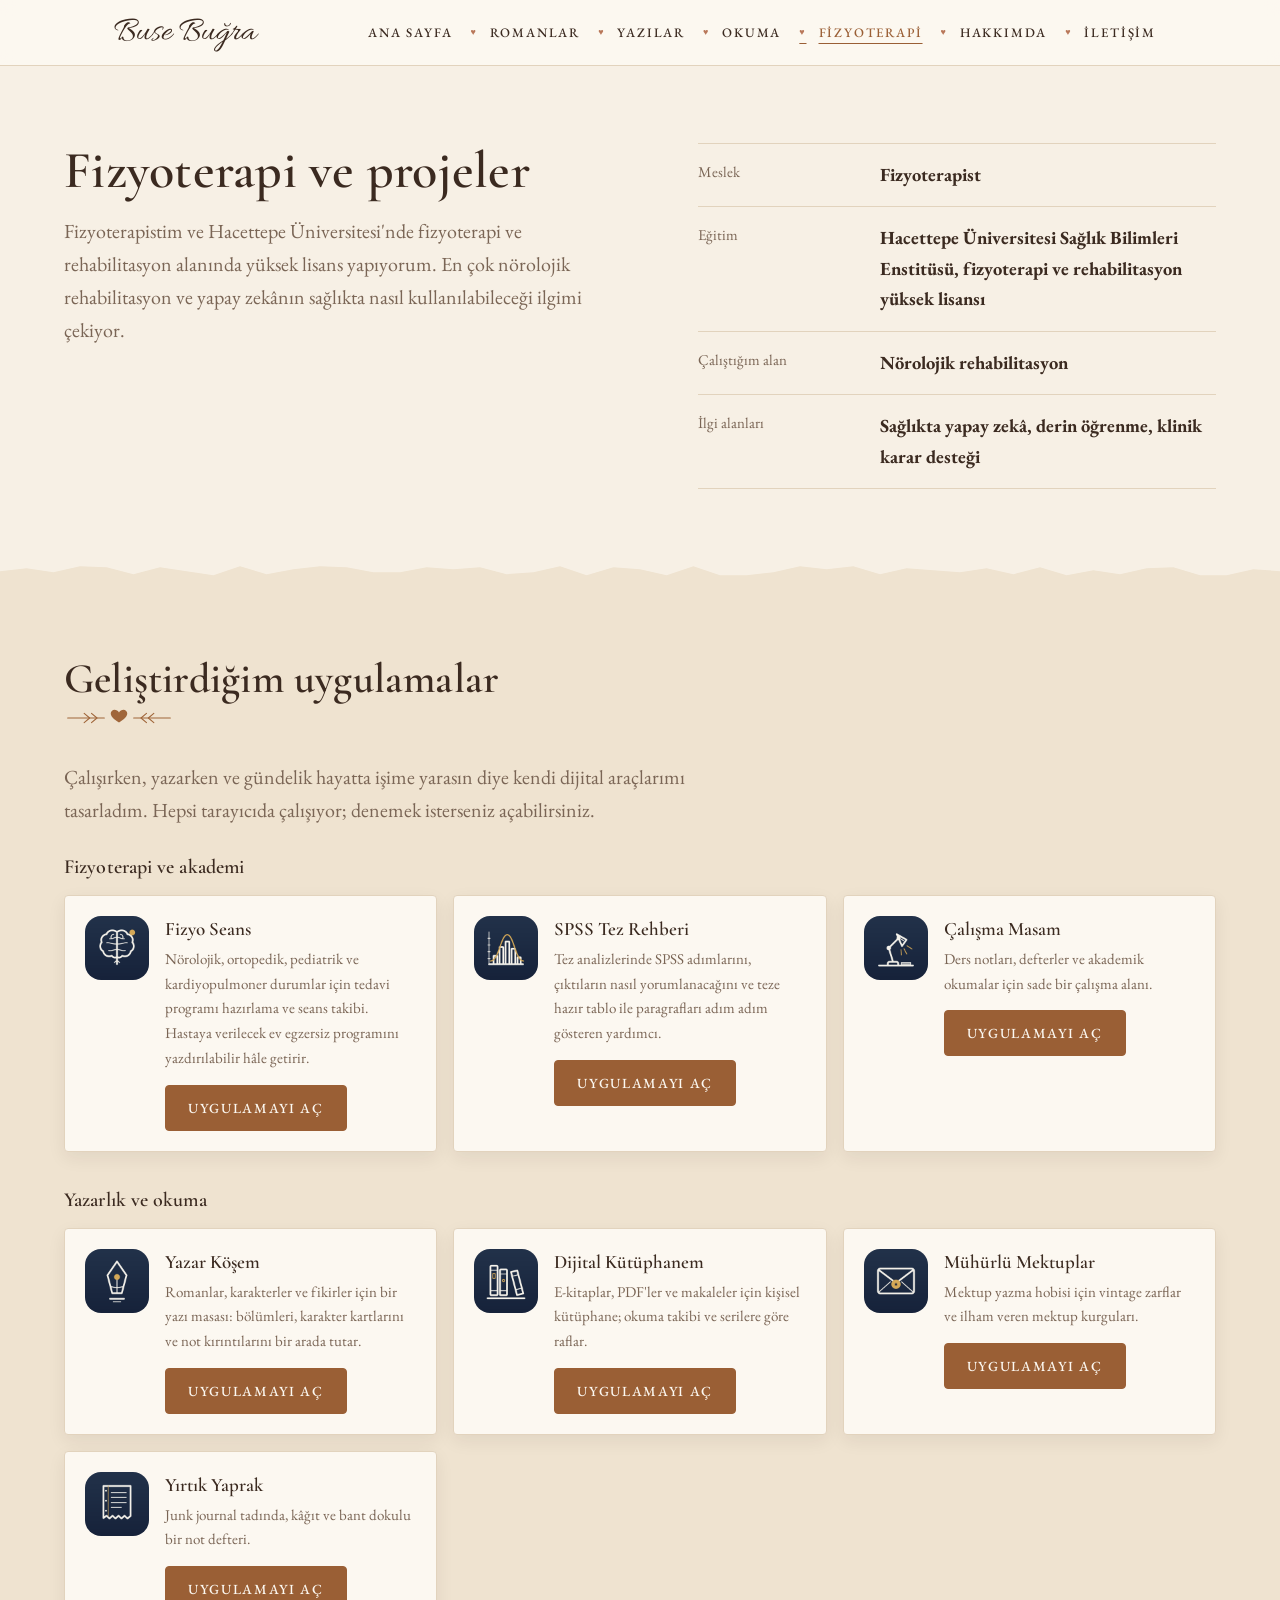
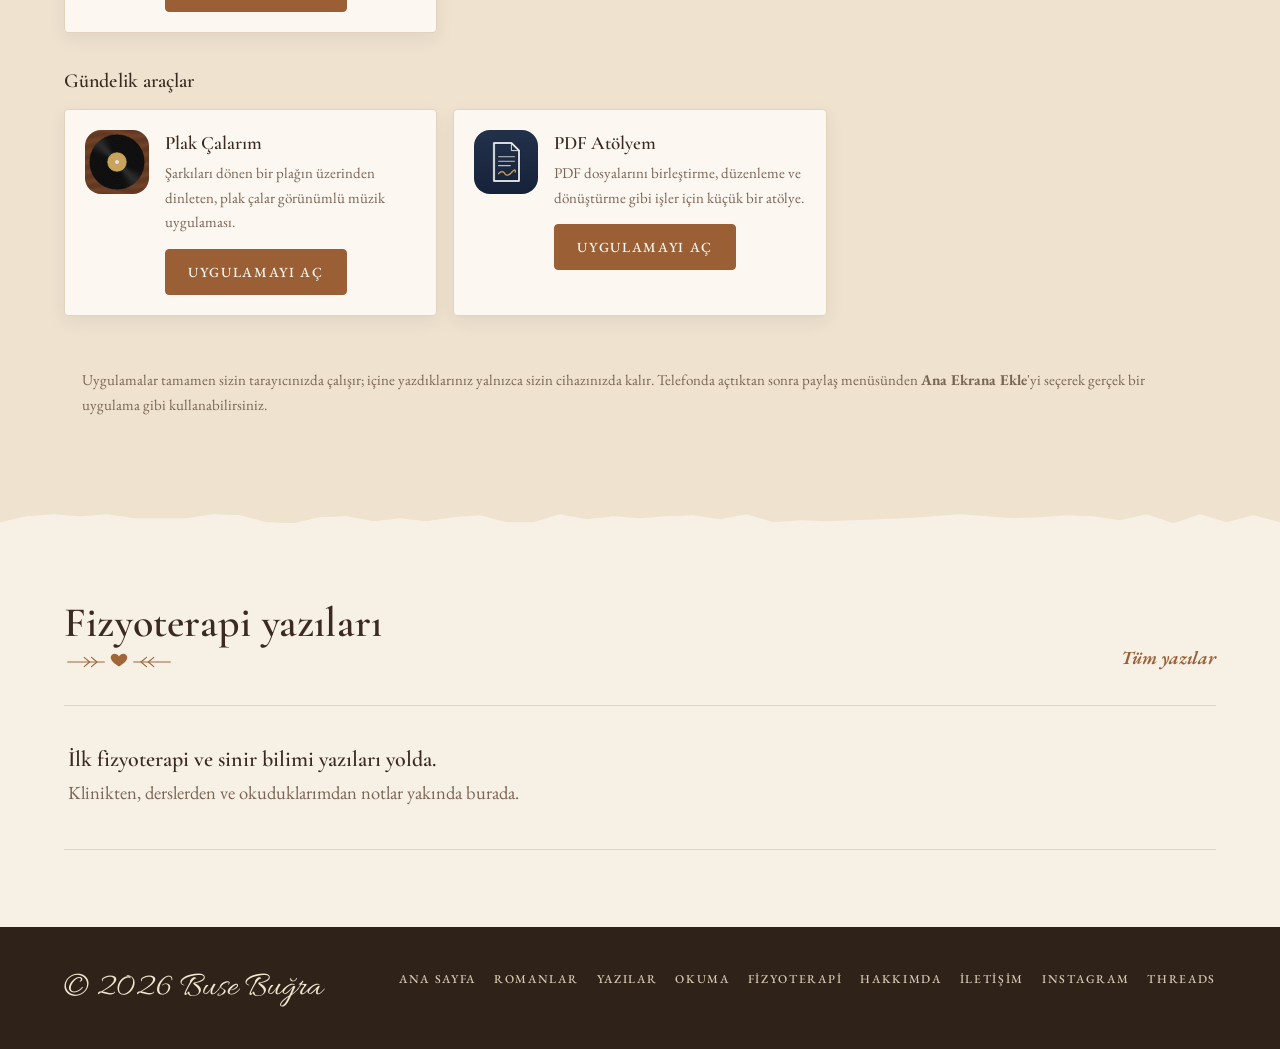
==== fizyoterapi.html @ b625b474 "Kişisel site: romanlar, yazılar, okuma köşesi, projeler ve yönetim paneli Co-Authored-By: Claude Opu" ====
<!DOCTYPE html>
<html lang="tr">
<head>
<meta charset="utf-8">
<meta name="viewport" content="width=device-width, initial-scale=1">
<title>Fizyoterapi ve projeler — Buse Buğra</title>
<meta name="description" content="Buse'nin romanları, yazıları ve fizyoterapi alanındaki çalışmaları.">
<link rel="icon" href="favicon.svg" type="image/svg+xml">
<link rel="stylesheet" href="style.css">
<script src="icerik.js"></script>
<script>document.documentElement.dataset.tema=(window.ICERIK&&ICERIK.tema)||"pudra"</script>
</head>
<body>

<header class="top">
  <div class="wrap">
    <a class="brand" href="index.html"><i></i>Buse Buğra</a>
    <nav class="nav" aria-label="Ana menü">
      <a href="index.html">Ana Sayfa</a>
      <a href="romanlar.html">Romanlar</a>
      <a href="yazilar.html">Yazılar</a>
      <a href="okuma.html">Okuma</a>
      <a href="fizyoterapi.html" aria-current="page">Fizyoterapi</a>
      <a href="hakkimda.html">Hakkımda</a>
      <a href="iletisim.html">İletişim</a>
    </nav>
  </div>
</header>

<main>
  <section class="band">
    <div class="wrap physio">
      <div class="intro">
        <h1>Fizyoterapi ve projeler</h1>
        <p class="lead">Fizyoterapistim ve Hacettepe Üniversitesi'nde fizyoterapi ve rehabilitasyon alanında yüksek lisans yapıyorum. En çok nörolojik rehabilitasyon ve yapay zekânın sağlıkta nasıl kullanılabileceği ilgimi çekiyor.</p>
      </div>
      <ul class="facts">
        <li><span>Meslek</span><b>Fizyoterapist</b></li>
        <li><span>Eğitim</span><b>Hacettepe Üniversitesi Sağlık Bilimleri Enstitüsü, fizyoterapi ve rehabilitasyon yüksek lisansı</b></li>
        <li><span>Çalıştığım alan</span><b>Nörolojik rehabilitasyon</b></li>
        <li><span>İlgi alanları</span><b>Sağlıkta yapay zekâ, derin öğrenme, klinik karar desteği</b></li>
      </ul>
    </div>
  </section>
  <section class="band mist">
    <div class="wrap">
      <div class="head"><h2>Geliştirdiğim uygulamalar</h2></div>
      <p class="lead" style="margin-bottom:28px">Çalışırken, yazarken ve gündelik hayatta işime yarasın diye kendi dijital araçlarımı tasarladım. Hepsi tarayıcıda çalışıyor; denemek isterseniz açabilirsiniz.</p>
      <div id="apps"></div>
      <p class="note" style="margin-top:32px">Uygulamalar tamamen sizin tarayıcınızda çalışır; içine yazdıklarınız yalnızca sizin cihazınızda kalır. Telefonda açtıktan sonra paylaş menüsünden <b>Ana Ekrana Ekle</b>'yi seçerek gerçek bir uygulama gibi kullanabilirsiniz.</p>
    </div>
  </section>
  <section class="band">
    <div class="wrap">
      <div class="head"><h2>Fizyoterapi yazıları</h2><a href="yazilar.html">Tüm yazılar</a></div>
      <ol class="posts" id="fz"></ol>
    </div>
  </section>
</main>


<footer class="foot">
  <div class="wrap">
    <span>© 2026 Buse Buğra</span>
    <nav aria-label="Alt menü">
      <a href="index.html">Ana Sayfa</a>
      <a href="romanlar.html">Romanlar</a>
      <a href="yazilar.html">Yazılar</a>
      <a href="okuma.html">Okuma</a>
      <a href="fizyoterapi.html">Fizyoterapi</a>
      <a href="hakkimda.html">Hakkımda</a>
      <a href="iletisim.html">İletişim</a>
    </nav>
  </div>
</footer>

<script src="site.js"></script>
<script src="yazilar.js"></script>
<script>
{
  const e = SITE.esc, apps = ((window.ICERIK && ICERIK.uygulamalar) || []).filter(a => !a.gizli);
  const gruplar = [...new Set(apps.map(a => a.grup))];
  document.getElementById('apps').innerHTML = gruplar.map(g => `
    <h3 class="grp">${e(g)}</h3>
    <div class="apps">${apps.filter(a => a.grup === g).map(a => `
      <article class="app">
        ${a.ikon ? `<img src="${e(a.ikon)}" alt="" width="64" height="64" loading="lazy">` : '<span class="ph"></span>'}
        <div><h4>${e(a.ad)}</h4><p>${e(a.aciklama)}</p>
        <a class="btn solid sm" href="${e(a.adres)}" target="_blank" rel="noopener">Uygulamayı aç</a></div>
      </article>`).join('')}</div>`).join('');
  const fz = (window.YAZILAR || []).filter(y => y.kategori === 'Fizyoterapi ve sinir bilimi');
  document.getElementById('fz').innerHTML = fz.length ? fz.slice(0, 4).map(y => `<li><a class="post" href="yazi.html#${SITE.slug(y.baslik)}"><span class="when">${e(y.tarih)}</span><span class="what"><b>${e(y.baslik)}</b></span><span class="go">Oku</span></a></li>`).join('')
    : '<li class="empty"><b>İlk fizyoterapi ve sinir bilimi yazıları yolda.</b><span>Klinikten, derslerden ve okuduklarımdan notlar yakında burada.</span></li>';
}
</script>
</body>
</html>
---- style.css ----
/*
VOICE: sıcak ama özenli; bir yazarın ve bir klinisyenin ortak masası
IDEA: yazarın masası — romanlar yelpaze gibi açılmış, okura uzatılıyor
PICTURE: beş roman kapağının yelpazesi
COLOUR+TYPE: pudra beyazı zemin, bordo ana renk, gül kurusu vurgu; Literata + Figtree
LAYOUT: geniş beyaz alan, solda resim sağda metin, altta bantlar halinde bölümler
*/
@import url("https://fonts.googleapis.com/css2?family=Figtree:wght@400;500;600;700&family=Literata:opsz,wght@7..72,400;7..72,600&family=Fraunces:opsz,wght,SOFT,WONK@9..144,500..900,100,1&family=Caveat:wght@600&family=Cormorant+Garamond:ital,wght@0,500;0,600;0,700;1,500&family=EB+Garamond:ital,wght@0,400;0,500;1,400&family=Allura&display=swap");

:root{
  color-scheme:light dark;
  --bg:light-dark(#fdf7f6,#1d1417);
  --ink:light-dark(#2b1d22,#f3e6e8);
  --soft:light-dark(#6e5960,#c2a9b0);
  --line:light-dark(#eedcdc,#3a2a2f);
  --mist:light-dark(#f6e6e6,#271b1f);
  --indigo:light-dark(#7a2943,#eaa7b6);
  --indigo-ink:light-dark(#ffffff,#1d1417);
  --rose:#d98c9a;
  --b1:#7a2943;--b2:#b35a6e;--b3:#3a2a33;--b4:#9c6b80;--b5:#f0cfd3;--b6:#6e5960;--b7:#f6e6e6;
  --serif:"Literata",Georgia,serif;
  --sans:"Figtree",system-ui,sans-serif;
}
:root[data-theme=light]{color-scheme:light}
:root[data-theme=dark]{color-scheme:dark}
/* Renk temaları: icerik.js içindeki tema satırından seçilir */
:root[data-tema=murekkep]{--bg:light-dark(#ffffff,#14161f);--ink:light-dark(#1c2030,#eceef6);--soft:light-dark(#575d73,#a9aec4);--line:light-dark(#e3e5ef,#2a2e40);--mist:light-dark(#eef0fa,#1b1e2b);--indigo:light-dark(#3f4bb0,#9aa3f0);--indigo-ink:light-dark(#ffffff,#14161f);--rose:light-dark(#c8436e,#f08aa9);--b1:#3f4bb0;--b2:#c8436e;--b3:#2a2f45;--b4:#8e96d8;--b5:#e9b8c8}
:root[data-tema=lavanta]{--bg:light-dark(#faf8fd,#17131f);--ink:light-dark(#221b2e,#ece6f5);--soft:light-dark(#64597a,#b3a8c6);--line:light-dark(#e7e0f2,#2e2640);--mist:light-dark(#eee8f7,#201a2c);--indigo:light-dark(#5b3e8a,#c3a8ef);--indigo-ink:light-dark(#ffffff,#17131f);--rose:#e0a3c1;--b1:#5b3e8a;--b2:#b0679a;--b3:#2e2440;--b4:#8c7bb8;--b5:#e8d6f0}
:root[data-tema=gece]{color-scheme:dark;--bg:#151a2e;--ink:#ece6dd;--soft:#a9a6b8;--line:#2a3150;--mist:#1e2440;--indigo:#e58a9e;--indigo-ink:#151a2e;--rose:#e58a9e;--b1:#3d4a7a;--b2:#a8465e;--b3:#0d1120;--b4:#6f6a9a;--b5:#f2e9dc}
:root[data-tema=adacayi]{--bg:light-dark(#f7f6f0,#151814);--ink:light-dark(#1f2a22,#e6ece4);--soft:light-dark(#5d6a5f,#a9b5aa);--line:light-dark(#e2e4d8,#2b322b);--mist:light-dark(#ecefe3,#1c211b);--indigo:light-dark(#4f6b52,#a9c8a6);--indigo-ink:light-dark(#ffffff,#151814);--rose:#c9826b;--b1:#4f6b52;--b2:#a8634e;--b3:#26302a;--b4:#8aa08a;--b5:#e6dcc6}
:root[data-tema=adacayi] .cover.pudra,:root[data-tema=gece] .cover.pudra,:root[data-tema=lavanta] .cover.pudra{color:#2b2430}
*{box-sizing:border-box;min-width:0}
html{scroll-padding-top:72px}
body{margin:0;background:var(--bg);color:var(--ink);font:17px/1.6 var(--sans);overflow-x:clip}
a{color:inherit}
:focus-visible{outline:2px solid var(--indigo);outline-offset:3px;border-radius:4px}
.wrap{max-width:1180px;margin-inline:auto}
.band{padding:clamp(40px,6vw,88px) max(5vw,18px)}
.mist{background:var(--mist)}
h1,h2,h3{font-family:var(--serif);font-weight:600;line-height:1.08;text-wrap:balance;margin:0}
h1{font-size:clamp(34px,5vw,52px);letter-spacing:-.01em}
h2{font-size:clamp(28px,3.4vw,38px)}
h3{font-size:22px;line-height:1.2}
p{margin:0}
.lead{font-size:19px;color:var(--soft);max-width:34em}

/* Üst menü */
.top{position:sticky;top:0;z-index:5;background:color-mix(in srgb,var(--bg) 92%,transparent);backdrop-filter:blur(8px);border-bottom:1px solid var(--line)}
.top .wrap{display:flex;flex-wrap:wrap;align-items:center;justify-content:space-between;gap:8px 24px;padding:14px max(5vw,18px)}
.brand{font:600 22px/1 var(--serif);text-decoration:none;display:flex;align-items:center;gap:10px}
.brand i{width:9px;height:9px;border-radius:50%;background:var(--rose)}
.nav{display:flex;flex-wrap:wrap;gap:2px}
.nav a{text-decoration:none;font-weight:500;font-size:15px;padding:10px 12px;border-radius:999px;color:var(--soft)}
.nav a:hover{color:var(--ink);background:var(--mist)}
.nav a[aria-current=page]{color:var(--ink);background:var(--mist)}

/* Butonlar */
.btns{display:flex;flex-wrap:wrap;gap:12px}
.btn{display:inline-flex;align-items:center;min-height:48px;padding:0 22px;border-radius:999px;font-weight:600;font-size:16px;text-decoration:none;border:1.5px solid var(--indigo)}
.btn.solid{background:var(--indigo);color:var(--indigo-ink)}
.btn.ghost{color:var(--indigo)}
.btn:hover{filter:brightness(1.08)}

/* Giriş */
.hero .wrap{display:grid;grid-template-columns:minmax(0,.9fr) minmax(0,1.1fr);gap:clamp(28px,5vw,72px);align-items:center}
.hero .text{display:grid;gap:22px}
.fan{width:100%;max-width:520px;justify-self:center;margin:0}
.fan svg{width:100%;height:auto;display:block;overflow:visible}
.fan .cv{transform-box:view-box;animation:fan .9s cubic-bezier(.2,.7,.2,1) both}
@keyframes fan{from{transform:rotate(0deg) translateY(10px);opacity:0}}
@media(prefers-reduced-motion:reduce){.fan .cv{animation:none}}

/* Üç yol */
.paths{list-style:none;margin:28px 0 0;padding:0;border-top:1px solid var(--line)}
.paths li{border-bottom:1px solid var(--line)}
.paths a{display:grid;grid-template-columns:minmax(0,15em) minmax(0,1fr) 9.5em;gap:8px 32px;align-items:baseline;padding:26px 4px;text-decoration:none}
.paths a:hover h3{color:var(--indigo)}
.paths p{color:var(--soft)}
.paths .go{text-align:right;font-weight:600;color:var(--indigo);font-size:15px;white-space:nowrap}

/* Romanlar */
.head{display:flex;flex-wrap:wrap;justify-content:space-between;align-items:end;gap:12px 24px;margin-bottom:32px}
.head a{font-weight:600;color:var(--indigo);text-decoration:none}
.books{display:grid;grid-template-columns:repeat(5,minmax(0,1fr));gap:clamp(16px,2vw,28px)}
.book{display:grid;grid-template-rows:auto 1fr;gap:18px}
.cover{aspect-ratio:3/4;border-radius:4px 12px 12px 4px;padding:18px 16px;display:flex;flex-direction:column;justify-content:space-between;color:#fff;position:relative;overflow:hidden;box-shadow:inset 10px 0 0 rgba(0,0,0,.14)}
.cover.indigo{background:var(--b1)}.cover.gece{background:var(--b3)}.cover.gul{background:var(--b2)}.cover.lila{background:var(--b4)}.cover.pudra{background:var(--b5);color:#4a1f2e}
.cover.foto{padding:0;box-shadow:none;background:var(--line)}.cover.foto::after{display:none}
.cover.foto img{width:100%;height:100%;object-fit:cover;display:block}
a:has(>.cover){display:block;text-decoration:none;border-radius:4px 12px 12px 4px}
.cover.pudra::after{border-color:rgba(74,31,46,.2)}
.cover b{font:600 clamp(21px,1.9vw,25px)/1.12 var(--serif);text-wrap:balance}
.cover small{font-size:14px;opacity:.85}
.cover::after{content:"";position:absolute;right:-30%;bottom:-20%;width:90%;aspect-ratio:1;border-radius:50%;border:1.5px solid rgba(255,255,255,.22)}
.tag{display:inline-block;font-size:13px;font-weight:600;padding:4px 10px;border-radius:999px;background:var(--bg);color:var(--ink);margin-bottom:10px}
.book p{color:var(--soft);font-size:16px}

/* Kısa tanışma */
.hello .wrap{display:grid;grid-template-columns:minmax(0,1fr) minmax(0,1fr);gap:clamp(24px,5vw,72px);align-items:start}
.hello .text{display:grid;gap:18px}
.facts{list-style:none;margin:0;padding:0;display:grid;gap:0;border-top:1px solid var(--line)}
.facts li{display:grid;grid-template-columns:9em minmax(0,1fr);gap:16px;padding:16px 0;border-bottom:1px solid var(--line)}
.facts span{color:var(--soft);font-size:15px}

/* Alt bilgi */
.foot{border-top:1px solid var(--line);padding:32px max(5vw,18px);font-size:15px;color:var(--soft)}
.foot .wrap{display:flex;flex-wrap:wrap;justify-content:space-between;gap:12px 24px}
.foot nav{display:flex;flex-wrap:wrap;gap:4px 18px}
.foot a{text-decoration:none}.foot a:hover{color:var(--ink)}

/* Yakında sayfaları */
.soon{min-height:52vh;display:grid;place-items:center;text-align:center}
.soon .wrap{display:grid;gap:18px;justify-items:center}

@media(max-width:1060px){.books{grid-template-columns:repeat(3,minmax(0,1fr))}}
@media(max-width:860px){
  .books{grid-template-columns:minmax(0,1fr);max-width:440px}
  .paths a{grid-template-columns:minmax(0,1fr) auto}
  .cover{aspect-ratio:16/9}
  .paths p{grid-column:1/-1;grid-row:2}
}
@media(max-width:700px){
  .hero .wrap,.hello .wrap{grid-template-columns:minmax(0,1fr)}
  .hero .text{order:-1}
  .fan{max-width:380px}
  .facts li{grid-template-columns:minmax(0,1fr);gap:2px}
}

/* Romanlar sayfası */
.intro{display:grid;gap:16px}.intro .lead{max-width:40em}
.jump{display:flex;flex-wrap:wrap;gap:8px;margin-top:8px}
.jump a{text-decoration:none;font-size:15px;font-weight:500;padding:9px 14px;border-radius:999px;border:1px solid var(--line);color:var(--soft)}
.jump a:hover{color:var(--ink);border-color:var(--indigo)}
.novel{display:grid;grid-template-columns:minmax(0,300px) minmax(0,1fr);gap:clamp(24px,5vw,64px);align-items:start;padding-block:clamp(36px,5vw,64px);border-top:1px solid var(--line)}
.novel:first-child{border-top:0}
.novel .cover{max-width:300px}
.novel .cover b{font-size:clamp(24px,2.6vw,30px)}
.novel .body{display:grid;gap:18px;max-width:640px}
.novel .tags{display:flex;flex-wrap:wrap;gap:8px}
.novel .tag{margin:0;background:var(--bg)}
.novel .tag.ok{background:color-mix(in srgb,var(--indigo) 14%,transparent);color:var(--indigo)}
.novel .lead{max-width:none}
.meta{list-style:none;margin:0;padding:0;border-top:1px solid var(--line)}
.meta li{display:grid;grid-template-columns:8em minmax(0,1fr);gap:16px;padding:12px 0;border-bottom:1px solid var(--line);font-size:16px}
.meta span{color:var(--soft)}
.note{font-size:15px;color:var(--soft);background:var(--mist);padding:16px 18px;border-radius:12px}
@media(max-width:700px){.novel{grid-template-columns:minmax(0,1fr)}.novel .cover{max-width:240px}}

/* Yazılar */
.jump button{font:500 15px var(--sans);padding:9px 14px;min-height:40px;border-radius:999px;border:1px solid var(--line);background:none;color:var(--soft);cursor:pointer}
.jump button:hover{color:var(--ink);border-color:var(--indigo)}
.jump button[aria-pressed=true]{background:var(--indigo);border-color:var(--indigo);color:var(--indigo-ink)}
.posts{list-style:none;margin:0;padding:0;border-top:1px solid var(--line)}
.posts>li{border-bottom:1px solid var(--line)}
.post{display:grid;grid-template-columns:10em minmax(0,1fr) auto;gap:6px 32px;align-items:baseline;padding:26px 4px;text-decoration:none}
.post .when,.read .when{color:var(--soft);font-size:15px;white-space:nowrap}
.post .what{display:grid;gap:6px}
.post b{font:600 22px/1.25 var(--serif)}
.post:hover b{color:var(--indigo)}
.post .ozet{color:var(--soft);font-size:16px;max-width:40em}
.kat{font-size:14px;font-weight:600;color:var(--indigo)}
.post .go{font-size:14px;color:var(--soft);white-space:nowrap}
.empty{padding:40px 4px;display:grid;gap:6px}
.empty b{font:600 22px var(--serif)}.empty span{color:var(--soft)}
.narrow{max-width:700px}
.read .back{display:inline-block;margin-bottom:28px;font-weight:600;color:var(--indigo);text-decoration:none}
.read header{display:grid;gap:12px;margin-bottom:36px;padding-bottom:28px;border-bottom:1px solid var(--line)}
.prose{font:18px/1.8 var(--serif);display:grid;gap:1.1em}
.prose h2{font-size:26px;margin-top:.6em}
.prose blockquote{margin:0;padding:4px 0 4px 20px;border-left:3px solid var(--rose);color:var(--soft);font-style:italic}
.pager{display:grid;grid-template-columns:minmax(0,1fr) minmax(0,1fr);gap:16px;margin-top:56px;padding-top:28px;border-top:1px solid var(--line)}
.pager a{text-decoration:none;display:grid;gap:4px;font:600 18px/1.3 var(--serif)}
.pager a span{font:500 14px var(--sans);color:var(--soft)}
.pager a.next{text-align:right}
.pager a:hover{color:var(--indigo)}
@media(max-width:700px){.post{grid-template-columns:minmax(0,1fr)}.post .go{display:none}.pager{grid-template-columns:minmax(0,1fr)}.pager a.next{text-align:left}}
.devam{margin-top:32px}.devam.yakinda{font:italic 18px var(--serif);color:var(--soft)}
.post .kisa{font-size:13px;font-weight:600;color:var(--rose);margin-left:8px}

/* Fizyoterapi ve projeler */
.physio{display:grid;grid-template-columns:minmax(0,1.1fr) minmax(0,1fr);gap:clamp(24px,5vw,72px);align-items:start}
.grp{font-size:20px;margin:8px 0 16px}
.apps{display:grid;grid-template-columns:repeat(auto-fill,minmax(min(100%,320px),1fr));gap:16px;margin-bottom:36px}
.app{display:grid;grid-template-columns:64px minmax(0,1fr);gap:16px;background:var(--bg);border:1px solid var(--line);border-radius:18px;padding:20px}
.app img,.app .ph{width:64px;height:64px;border-radius:16px;object-fit:cover;background:var(--mist)}
.app h4{font:600 19px/1.2 var(--serif);margin:2px 0 6px}
.app p{font-size:15px;color:var(--soft);margin-bottom:14px}
.btn.sm{min-height:40px;padding:0 16px;font-size:15px}
/* Hakkımda */
.about{display:grid;grid-template-columns:minmax(0,1.3fr) minmax(0,.8fr);gap:clamp(28px,5vw,72px);align-items:start}
.about .text{display:grid;gap:22px}
.portrait{margin:0;aspect-ratio:4/5;border-radius:200px 200px 24px 24px;overflow:hidden;background:var(--mist)}
.portrait img{width:100%;height:100%;object-fit:cover}
.portrait .mono{width:100%;height:100%;display:grid;place-items:center;font:600 clamp(90px,14vw,160px)/1 var(--serif);color:var(--indigo);background:linear-gradient(160deg,var(--mist),color-mix(in srgb,var(--rose) 35%,var(--mist)))}
.facts.wide li{grid-template-columns:12em minmax(0,1fr)}
/* İletişim */
.contact{min-height:60vh}
.contact .wrap{display:grid;gap:20px;max-width:760px;margin-inline:0}
.mail{display:grid;gap:10px;margin-top:12px;padding:28px;border-radius:20px;background:var(--mist)}
.mail span{color:var(--soft);font-size:15px}
.mail b{font:600 clamp(20px,3.4vw,28px)/1.2 var(--serif);overflow-wrap:anywhere}
.mail .btns{margin-top:8px}
.mail small{color:var(--soft);min-height:1.2em}
button.btn{font-family:var(--sans);background:none;cursor:pointer}
@media(max-width:760px){.physio,.about{grid-template-columns:minmax(0,1fr)}.portrait{max-width:300px}}

/* Romanın şarkıları */
.songs{border-top:1px solid var(--line);padding-top:14px}
.songs summary{cursor:pointer;font:600 18px var(--serif);list-style:none;display:flex;justify-content:space-between;align-items:center;gap:12px;min-height:44px}
.songs summary::-webkit-details-marker{display:none}
.songs summary::after{content:"+";font:400 24px var(--sans);color:var(--indigo)}
.songs[open] summary::after{content:"–"}
.songs summary span{font:500 14px var(--sans);color:var(--soft);margin-left:auto}
.songs ol{margin:8px 0 0;padding:0;list-style:none;counter-reset:s;display:grid;gap:2px}
.songs li{counter-increment:s}
.songs a{display:grid;grid-template-columns:2em minmax(0,1fr) auto;gap:10px;align-items:baseline;padding:9px 8px;border-radius:10px;text-decoration:none}
.songs a::before{content:counter(s);color:var(--soft);font-size:14px}
.songs a:hover{background:var(--bg)}
.songs b{font-weight:600;font-size:16px}
.songs a span{color:var(--soft);font-size:14px;text-align:right}
.prose h3.alt{font:italic 400 22px var(--serif);color:var(--soft);margin-top:-.6em}

/* Okuma köşem */
.shelf{display:grid;grid-template-columns:repeat(auto-fill,minmax(min(100%,210px),1fr));gap:18px}
.now{display:grid;grid-template-columns:64px minmax(0,1fr);gap:14px;align-items:start;background:var(--bg);border-radius:16px;padding:16px}
.now img,.now .spine{width:64px;aspect-ratio:2/3;border-radius:3px 8px 8px 3px;object-fit:cover;box-shadow:inset 5px 0 0 rgba(0,0,0,.15)}
.now .spine{display:flex;align-items:flex-end;padding:6px;color:#fff}
.now .spine b{font:600 10px/1.15 var(--serif)}
.now h3{font-size:17px;line-height:1.25}
.now p{font-size:14px;color:var(--soft);margin:4px 0 10px}
.bar{height:6px;border-radius:9px;background:var(--mist);overflow:hidden}
.bar span{display:block;height:100%;background:var(--indigo);border-radius:9px}
.now small{font-size:13px;color:var(--soft)}
.reviews{display:grid;grid-template-columns:repeat(auto-fill,minmax(min(100%,240px),1fr));gap:24px}
.review{text-decoration:none;display:grid;gap:14px}
.review img,.review .ph{width:100%;aspect-ratio:4/5;object-fit:cover;border-radius:16px}
.review .ph{display:flex;align-items:flex-end;padding:18px;color:#fff}
.review .ph b{font:600 22px/1.15 var(--serif)}
.review:hover h3{color:var(--indigo)}
.rv{display:grid;gap:4px;justify-items:start}
.rv .by{color:var(--soft);font-size:15px}
.stars{color:var(--rose);letter-spacing:2px;font-size:16px}.stars i{font-style:normal;opacity:.25}
.badge{display:inline-block;font-size:13px;font-weight:600;padding:4px 10px;border-radius:999px}
.badge.yes{background:color-mix(in srgb,var(--indigo) 15%,transparent);color:var(--indigo)}
.badge.maybe{background:var(--mist);color:var(--soft)}
.badge.no{background:var(--line);color:var(--ink)}
.read header .badge{justify-self:start}
.hero-img{width:100%;border-radius:18px;margin-bottom:32px}
.pull{margin:0 0 32px;font:italic 400 24px/1.45 var(--serif);color:var(--indigo);text-wrap:balance}
.social{display:inline-flex;align-items:center;gap:8px;text-decoration:none;font-weight:600}
.reviews .empty{grid-column:1/-1}
.pimg{margin:.4em 0}.pimg img{width:100%;border-radius:14px;display:block}.pimg figcaption{font:14px var(--sans);color:var(--soft);margin-top:8px;text-align:center}

/* ============ RETRO TEMA (Pinterest ilhamı: kâğıt kesiği, şeker kutusu, retro sabun) ============ */
:root[data-tema=retro]{color-scheme:light;
  --bg:#fbf3ea;--ink:#3a1f24;--soft:#7a5a5f;--line:#ecd3cc;--mist:#f8dcdc;
  --indigo:#b8323f;--indigo-ink:#fff8f1;--rose:#e46f7e;
  --lila:#d6cff2;--butter:#f7e2a2;--cherry:#b8323f;
  --b1:#b8323f;--b2:#e46f7e;--b3:#3a1f24;--b4:#9a8ad6;--b5:#f6d0d0;--b6:#c46a3c;--b7:#f7e2a2;
  --serif:"Fraunces","Literata",Georgia,serif;
}
:root[data-tema=retro] h1,:root[data-tema=retro] h2,:root[data-tema=retro] .brand{font-family:var(--serif);font-weight:800;font-variation-settings:"SOFT" 100,"WONK" 1;letter-spacing:-.01em}
:root[data-tema=retro] h1{font-size:clamp(38px,5.6vw,60px)}
:root[data-tema=retro] h3{font-family:var(--serif);font-weight:700;font-variation-settings:"SOFT" 100}
:root[data-tema=retro] .brand i{background:var(--cherry);width:12px;height:12px;box-shadow:0 0 0 3px var(--butter)}
/* üst menü */
:root[data-tema=retro] .top{background:var(--bg);border-bottom:2px solid var(--ink)}
:root[data-tema=retro] .nav a{color:var(--ink);font-weight:600}
:root[data-tema=retro] .nav a:hover{background:var(--mist)}
:root[data-tema=retro] .nav a[aria-current=page]{background:var(--cherry);color:var(--indigo-ink)}
/* retro düğmeler: kalın çerçeve + kaydırılmış gölge */
:root[data-tema=retro] .btn{border:2px solid var(--ink);box-shadow:3px 3px 0 var(--ink);transition:transform .12s,box-shadow .12s}
:root[data-tema=retro] .btn:hover{transform:translate(-1px,-1px);box-shadow:4px 4px 0 var(--ink);filter:none}
:root[data-tema=retro] .btn:active{transform:translate(2px,2px);box-shadow:1px 1px 0 var(--ink)}
:root[data-tema=retro] .btn.ghost{background:var(--bg);color:var(--ink)}
:root[data-tema=retro] .btn.solid{background:var(--cherry);color:var(--indigo-ink)}
/* pötikare bant + tırtıklı kenar */
:root[data-tema=retro] .band.mist{position:relative;background-color:#fbe6e3;
  background-image:linear-gradient(90deg,rgba(228,111,126,.16) 50%,transparent 50%),linear-gradient(rgba(228,111,126,.16) 50%,transparent 50%);
  background-size:28px 28px}
:root[data-tema=retro] .band.mist::before{content:"";position:absolute;left:0;right:0;top:-13px;height:14px;
  background:radial-gradient(circle at 10px 14px,#fbe6e3 9.5px,transparent 10px) 0 0/20px 14px repeat-x}
:root[data-tema=retro] .band.mist::after{content:"";position:absolute;left:0;right:0;bottom:-13px;height:14px;z-index:1;
  background:radial-gradient(circle at 10px 0,#fbe6e3 9.5px,transparent 10px) 0 0/20px 14px repeat-x}
/* kartlar: çerçeveli, gölgeli */
:root[data-tema=retro] .now,:root[data-tema=retro] .app,:root[data-tema=retro] .mail,:root[data-tema=retro] .panel{border:2px solid var(--ink);box-shadow:5px 5px 0 var(--ink);background:var(--bg)}
:root[data-tema=retro] .cover{border-radius:6px 14px 14px 6px;box-shadow:5px 5px 0 var(--ink);border:2px solid var(--ink)}
:root[data-tema=retro] .tag{border:1.5px solid var(--ink);background:var(--butter)}
:root[data-tema=retro] .novel .tag{background:var(--butter)}
:root[data-tema=retro] .novel .tag.ok{background:var(--lila);color:var(--ink)}
:root[data-tema=retro] .jump a,:root[data-tema=retro] .jump button{border:2px solid var(--ink);color:var(--ink);font-weight:600;background:var(--bg)}
:root[data-tema=retro] .jump button[aria-pressed=true]{background:var(--cherry);color:var(--indigo-ink)}
:root[data-tema=retro] .paths li{border-color:var(--ink)}
:root[data-tema=retro] .paths{border-color:var(--ink)}
:root[data-tema=retro] .paths a:hover{background:var(--butter)}
:root[data-tema=retro] .kat,:root[data-tema=retro] .head a,:root[data-tema=retro] .paths .go{color:var(--cherry)}
:root[data-tema=retro] .foot{background:var(--cherry);color:#fbe6e3;border:0}
:root[data-tema=retro] .foot a:hover{color:#fff}
:root[data-tema=retro] .portrait{border:2px solid var(--ink);box-shadow:6px 6px 0 var(--ink)}
:root[data-tema=retro] .portrait .mono{background:repeating-linear-gradient(135deg,var(--mist) 0 14px,#fbe6e3 14px 28px);color:var(--cherry)}
/* çıkartma rozeti */
.sticker{display:none}
:root[data-tema=retro] .sticker{display:grid;place-items:center;position:absolute;width:118px;height:118px;border-radius:50%;
  background:var(--butter);border:2px solid var(--ink);box-shadow:3px 3px 0 var(--ink);transform:rotate(-12deg);
  font:600 21px/1.05 "Caveat",cursive;color:var(--ink);text-align:center;padding:12px;z-index:2}
:root[data-tema=retro] .fan{position:relative}
.fan .sticker{right:2%;top:-2%}
@media(max-width:700px){:root[data-tema=retro] .sticker{width:92px;height:92px;font-size:17px}}
:root[data-tema=retro] .hero{background:linear-gradient(180deg,var(--bg) 60%,#f6e1dc)}

/* ============ KAFE TEMA (mum ışığında okuma köşesi) ============ */
.k-only{display:none}
:root[data-tema=kafe]{color-scheme:light;
  --bg:#f7f0e5;--paper:#fcf8f1;--ink:#3b2a20;--soft:#7a6555;--line:#e2d3bd;--mist:#efe3d0;
  --indigo:#9a5f35;--indigo-ink:#fcf8f1;--rose:#b9785a;--olive:#5c6343;--espresso:#2e2219;--candle:#e5b562;
  --b1:#5a3a2a;--b2:#9a5f35;--b3:#2e2219;--b4:#5c6343;--b5:#e9dcc6;--b6:#7a6555;--b7:#efe3d0;
  --serif:"Cormorant Garamond","EB Garamond",Georgia,serif;--sans:"EB Garamond",Georgia,serif;
  --script:"Allura","Caveat",cursive;--sprig:url("data:image/svg+xml,%3Csvg xmlns='http://www.w3.org/2000/svg' viewBox='0 0 120 24'%3E%3Cg fill='none' stroke='%23a0663a' stroke-width='1.2' stroke-linecap='round'%3E%3Cpath d='M4 12h40M76 12h40'/%3E%3Cpath d='M36 12l-6-5M36 12l-6 5M28 12l-6-5M28 12l-6 5M84 12l6-5M84 12l6 5M92 12l6-5M92 12l6 5'/%3E%3Cpath d='M60 17c-6-4-9-7-9-10 0-2 2-4 4-4 2 0 4 1 5 3 1-2 3-3 5-3 2 0 4 2 4 4 0 3-3 6-9 10z' fill='%23a0663a' stroke='none'/%3E%3C/g%3E%3C/svg%3E");
}
:root[data-tema=kafe] .k-only{display:block}
:root[data-tema=kafe] body{font-size:18.5px;line-height:1.65;background:var(--bg)}
:root[data-tema=kafe] h1,:root[data-tema=kafe] h2,:root[data-tema=kafe] h3{font-family:var(--serif);font-weight:600;letter-spacing:.005em}
:root[data-tema=kafe] h2{font-size:clamp(30px,3.6vw,42px)}
:root[data-tema=kafe] .lead{font-size:20px}
/* başlık çubuğu */
:root[data-tema=kafe] .top{background:color-mix(in srgb,var(--paper) 94%,transparent);border-bottom:1px solid var(--line)}
:root[data-tema=kafe] .brand{font:400 34px/1 var(--script);color:var(--ink)}
:root[data-tema=kafe] .brand i{display:none}
:root[data-tema=kafe] .nav a{font:500 13px var(--sans);text-transform:uppercase;letter-spacing:.14em;color:var(--ink);padding:10px 10px;border-radius:0}
:root[data-tema=kafe] .nav a+a::before{content:"\2665";color:var(--rose);font-size:9px;margin:0 12px 0 -4px;vertical-align:2px}
:root[data-tema=kafe] .nav a:hover,:root[data-tema=kafe] .nav a[aria-current=page]{background:none;color:var(--indigo)}
:root[data-tema=kafe] .nav a[aria-current=page]{text-decoration:underline;text-underline-offset:6px;text-decoration-thickness:1px}
/* düğmeler */
:root[data-tema=kafe] .btn{border-radius:4px;font:500 14px var(--sans);text-transform:uppercase;letter-spacing:.12em;min-height:46px;padding:0 22px;border:1px solid var(--indigo)}
:root[data-tema=kafe] .btn.solid{background:var(--indigo);color:var(--indigo-ink)}
:root[data-tema=kafe] .btn.ghost{background:transparent;color:var(--indigo)}
/* giriş: ortalanmış, el yazısı */
:root[data-tema=kafe] .hero{background:radial-gradient(ellipse at 50% 0%,#fff8ea 0%,var(--bg) 60%)}
:root[data-tema=kafe] .hero .wrap{grid-template-columns:minmax(0,1fr);justify-items:center;text-align:center;gap:34px}
:root[data-tema=kafe] .hero .fan{display:none}
:root[data-tema=kafe] .hero .text{justify-items:center;max-width:720px}
:root[data-tema=kafe] .hero h1{font-size:clamp(24px,2.6vw,30px);font-weight:500;font-style:italic;color:var(--soft);order:3}
:root[data-tema=kafe] .hero .lead{order:5}
:root[data-tema=kafe] .hero .btns{order:6;justify-content:center}
.hello-script{font:400 clamp(64px,10vw,112px)/1 var(--script);color:var(--ink);order:1;margin:0}
.caps-line{font:500 13px var(--sans);text-transform:uppercase;letter-spacing:.2em;color:var(--soft);order:2}
.caps-line span{color:var(--rose);margin:0 10px}
.sprig{order:4;width:150px;height:28px;background:var(--sprig) center/contain no-repeat}
:root[data-tema=kafe] .head h2::after{content:"";display:block;width:120px;height:22px;margin-top:6px;background:var(--sprig) left center/contain no-repeat}
/* polaroidler */
.polas{display:flex;justify-content:center;flex-wrap:wrap;gap:clamp(10px,2vw,26px);padding:8px 0 10px}
.pola{background:#fffdf8;padding:10px 10px 0;width:clamp(120px,15vw,168px);box-shadow:0 10px 24px rgba(46,34,25,.16),0 1px 3px rgba(46,34,25,.12);transform:rotate(var(--r,0deg));position:relative;text-decoration:none;transition:transform .25s}
.pola:hover{transform:rotate(0) translateY(-4px)}
.pola img{width:100%;aspect-ratio:3/4;object-fit:cover;display:block}
.pola figcaption{font:400 22px/1.1 var(--script);color:var(--ink);text-align:center;padding:10px 2px 12px}
.pola::before{content:"";position:absolute;top:-10px;left:50%;width:64px;height:22px;transform:translateX(-50%) rotate(-4deg);background:rgba(229,207,170,.78);box-shadow:0 1px 2px rgba(0,0,0,.08)}
/* simge satırı */
.icons{display:grid;grid-template-columns:repeat(6,minmax(0,1fr));background:var(--paper);clip-path:polygon(0.0% 5px,2.08% 2px,4.17% 6px,6.25% 0px,8.33% 1px,10.42% 8px,12.5% 1px,14.58% 5px,16.67% 9px,18.75% 0px,20.83% 8px,22.92% 3px,25.0% 0px,27.08% 1px,29.17% 6px,31.25% 6px,33.33% 1px,35.42% 3px,37.5% 1px,39.58% 8px,41.67% 6px,43.75% 0px,45.83% 9px,47.92% 1px,50.0% 3px,52.08% 9px,54.17% 0px,56.25% 9px,58.33% 9px,60.42% 6px,62.5% 0px,64.58% 3px,66.67% 0px,68.75% 8px,70.83% 2px,72.92% 4px,75.0% 6px,77.08% 2px,79.17% 8px,81.25% 1px,83.33% 9px,85.42% 4px,87.5% 8px,89.58% 2px,91.67% 1px,93.75% 9px,95.83% 9px,97.92% 3px,100.0% 5px,100.0% calc(100% - 1px),97.92% calc(100% - 8px),95.83% calc(100% - 1px),93.75% calc(100% - 9px),91.67% calc(100% - 0px),89.58% calc(100% - 9px),87.5% calc(100% - 3px),85.42% calc(100% - 7px),83.33% calc(100% - 8px),81.25% calc(100% - 6px),79.17% calc(100% - 5px),77.08% calc(100% - 7px),75.0% calc(100% - 9px),72.92% calc(100% - 7px),70.83% calc(100% - 5px),68.75% calc(100% - 4px),66.67% calc(100% - 3px),64.58% calc(100% - 2px),62.5% calc(100% - 3px),60.42% calc(100% - 1px),58.33% calc(100% - 9px),56.25% calc(100% - 4px),54.17% calc(100% - 8px),52.08% calc(100% - 7px),50.0% calc(100% - 5px),47.92% calc(100% - 7px),45.83% calc(100% - 4px),43.75% calc(100% - 9px),41.67% calc(100% - 1px),39.58% calc(100% - 1px),37.5% calc(100% - 8px),35.42% calc(100% - 6px),33.33% calc(100% - 2px),31.25% calc(100% - 5px),29.17% calc(100% - 2px),27.08% calc(100% - 7px),25.0% calc(100% - 6px),22.92% calc(100% - 0px),20.83% calc(100% - 1px),18.75% calc(100% - 8px),16.67% calc(100% - 9px),14.58% calc(100% - 5px),12.5% calc(100% - 5px),10.42% calc(100% - 5px),8.33% calc(100% - 9px),6.25% calc(100% - 7px),4.17% calc(100% - 9px),2.08% calc(100% - 7px),0.0% calc(100% - 1px));padding:26px 12px;max-width:1080px;margin:0 auto;box-shadow:0 6px 20px rgba(46,34,25,.08)}
.icons a{display:grid;justify-items:center;gap:8px;text-decoration:none;color:var(--ink);font:500 15px/1.2 var(--sans);text-align:center;padding:6px 4px;border-left:1px solid var(--line)}
.icons a:first-child{border-left:0}
.icons svg{width:34px;height:34px;stroke:var(--indigo);fill:none;stroke-width:1.3;stroke-linecap:round;stroke-linejoin:round}
.icons a:hover{color:var(--indigo)}
@media(max-width:700px){.icons{grid-template-columns:repeat(3,minmax(0,1fr));row-gap:16px}.icons a:nth-child(4){border-left:0}}
/* bantlar */
:root[data-tema=kafe] .band.mist{background:var(--mist);clip-path:polygon(0.0% 5px,2.08% 2px,4.17% 6px,6.25% 0px,8.33% 1px,10.42% 8px,12.5% 1px,14.58% 5px,16.67% 9px,18.75% 0px,20.83% 8px,22.92% 3px,25.0% 0px,27.08% 1px,29.17% 6px,31.25% 6px,33.33% 1px,35.42% 3px,37.5% 1px,39.58% 8px,41.67% 6px,43.75% 0px,45.83% 9px,47.92% 1px,50.0% 3px,52.08% 9px,54.17% 0px,56.25% 9px,58.33% 9px,60.42% 6px,62.5% 0px,64.58% 3px,66.67% 0px,68.75% 8px,70.83% 2px,72.92% 4px,75.0% 6px,77.08% 2px,79.17% 8px,81.25% 1px,83.33% 9px,85.42% 4px,87.5% 8px,89.58% 2px,91.67% 1px,93.75% 9px,95.83% 9px,97.92% 3px,100.0% 5px,100.0% calc(100% - 1px),97.92% calc(100% - 8px),95.83% calc(100% - 1px),93.75% calc(100% - 9px),91.67% calc(100% - 0px),89.58% calc(100% - 9px),87.5% calc(100% - 3px),85.42% calc(100% - 7px),83.33% calc(100% - 8px),81.25% calc(100% - 6px),79.17% calc(100% - 5px),77.08% calc(100% - 7px),75.0% calc(100% - 9px),72.92% calc(100% - 7px),70.83% calc(100% - 5px),68.75% calc(100% - 4px),66.67% calc(100% - 3px),64.58% calc(100% - 2px),62.5% calc(100% - 3px),60.42% calc(100% - 1px),58.33% calc(100% - 9px),56.25% calc(100% - 4px),54.17% calc(100% - 8px),52.08% calc(100% - 7px),50.0% calc(100% - 5px),47.92% calc(100% - 7px),45.83% calc(100% - 4px),43.75% calc(100% - 9px),41.67% calc(100% - 1px),39.58% calc(100% - 1px),37.5% calc(100% - 8px),35.42% calc(100% - 6px),33.33% calc(100% - 2px),31.25% calc(100% - 5px),29.17% calc(100% - 2px),27.08% calc(100% - 7px),25.0% calc(100% - 6px),22.92% calc(100% - 0px),20.83% calc(100% - 1px),18.75% calc(100% - 8px),16.67% calc(100% - 9px),14.58% calc(100% - 5px),12.5% calc(100% - 5px),10.42% calc(100% - 5px),8.33% calc(100% - 9px),6.25% calc(100% - 7px),4.17% calc(100% - 9px),2.08% calc(100% - 7px),0.0% calc(100% - 1px));padding-block:clamp(56px,7vw,96px)}
:root[data-tema=kafe] .band.olive{background:var(--olive);color:#f3ead9;clip-path:polygon(0.0% 5px,2.08% 2px,4.17% 6px,6.25% 0px,8.33% 1px,10.42% 8px,12.5% 1px,14.58% 5px,16.67% 9px,18.75% 0px,20.83% 8px,22.92% 3px,25.0% 0px,27.08% 1px,29.17% 6px,31.25% 6px,33.33% 1px,35.42% 3px,37.5% 1px,39.58% 8px,41.67% 6px,43.75% 0px,45.83% 9px,47.92% 1px,50.0% 3px,52.08% 9px,54.17% 0px,56.25% 9px,58.33% 9px,60.42% 6px,62.5% 0px,64.58% 3px,66.67% 0px,68.75% 8px,70.83% 2px,72.92% 4px,75.0% 6px,77.08% 2px,79.17% 8px,81.25% 1px,83.33% 9px,85.42% 4px,87.5% 8px,89.58% 2px,91.67% 1px,93.75% 9px,95.83% 9px,97.92% 3px,100.0% 5px,100.0% calc(100% - 1px),97.92% calc(100% - 8px),95.83% calc(100% - 1px),93.75% calc(100% - 9px),91.67% calc(100% - 0px),89.58% calc(100% - 9px),87.5% calc(100% - 3px),85.42% calc(100% - 7px),83.33% calc(100% - 8px),81.25% calc(100% - 6px),79.17% calc(100% - 5px),77.08% calc(100% - 7px),75.0% calc(100% - 9px),72.92% calc(100% - 7px),70.83% calc(100% - 5px),68.75% calc(100% - 4px),66.67% calc(100% - 3px),64.58% calc(100% - 2px),62.5% calc(100% - 3px),60.42% calc(100% - 1px),58.33% calc(100% - 9px),56.25% calc(100% - 4px),54.17% calc(100% - 8px),52.08% calc(100% - 7px),50.0% calc(100% - 5px),47.92% calc(100% - 7px),45.83% calc(100% - 4px),43.75% calc(100% - 9px),41.67% calc(100% - 1px),39.58% calc(100% - 1px),37.5% calc(100% - 8px),35.42% calc(100% - 6px),33.33% calc(100% - 2px),31.25% calc(100% - 5px),29.17% calc(100% - 2px),27.08% calc(100% - 7px),25.0% calc(100% - 6px),22.92% calc(100% - 0px),20.83% calc(100% - 1px),18.75% calc(100% - 8px),16.67% calc(100% - 9px),14.58% calc(100% - 5px),12.5% calc(100% - 5px),10.42% calc(100% - 5px),8.33% calc(100% - 9px),6.25% calc(100% - 7px),4.17% calc(100% - 9px),2.08% calc(100% - 7px),0.0% calc(100% - 1px));padding-block:clamp(56px,7vw,96px)}
:root[data-tema=kafe] .band.olive h2,:root[data-tema=kafe] .band.olive .head a{color:#f8efe0}
:root[data-tema=kafe] .band.olive .book p{color:#e6dcc8}
:root[data-tema=kafe] .band.olive .tag{background:#f3ead9;color:var(--espresso)}
:root[data-tema=kafe] .band.olive .head h2::after{filter:brightness(2.2) saturate(.4)}
/* kapaklar: polaroid çerçeve */
:root[data-tema=kafe] .cover{border-radius:2px;box-shadow:0 10px 22px rgba(46,34,25,.22);outline:10px solid #fffdf8;outline-offset:0;margin:10px}
:root[data-tema=kafe] .book .cover{transform:rotate(-1.5deg)}
:root[data-tema=kafe] .book:nth-child(even) .cover{transform:rotate(1.5deg)}
:root[data-tema=kafe] .tag{border-radius:2px;background:var(--mist);font:500 12px var(--sans);text-transform:uppercase;letter-spacing:.1em}
:root[data-tema=kafe] .novel .tag.ok{background:var(--olive);color:#f8efe0}
:root[data-tema=kafe] .paths,:root[data-tema=kafe] .paths li{border-color:var(--line)}
:root[data-tema=kafe] .kat,:root[data-tema=kafe] .head a,:root[data-tema=kafe] .paths .go{color:var(--indigo);font-style:italic}
:root[data-tema=kafe] .jump a,:root[data-tema=kafe] .jump button{border-radius:2px;font:500 13px var(--sans);text-transform:uppercase;letter-spacing:.1em;border-color:var(--line);color:var(--ink);background:var(--paper)}
:root[data-tema=kafe] .jump button[aria-pressed=true]{background:var(--indigo);border-color:var(--indigo);color:var(--indigo-ink)}
:root[data-tema=kafe] .app,:root[data-tema=kafe] .mail,:root[data-tema=kafe] .now{background:var(--paper);border:1px solid var(--line);border-radius:4px;box-shadow:0 6px 18px rgba(46,34,25,.07)}
:root[data-tema=kafe] .portrait{border-radius:2px;outline:12px solid #fffdf8;box-shadow:0 14px 30px rgba(46,34,25,.2);transform:rotate(2deg);margin:12px}
:root[data-tema=kafe] .portrait .mono{font-family:var(--script);font-weight:400;background:var(--mist);color:var(--indigo)}
:root[data-tema=kafe] .prose{font-family:"EB Garamond",Georgia,serif;font-size:20px}
:root[data-tema=kafe] .prose blockquote,:root[data-tema=kafe] .pull{font-family:var(--script);font-size:30px;font-style:normal;border-color:var(--rose)}
:root[data-tema=kafe] .post b{font-family:var(--serif);font-size:24px}
:root[data-tema=kafe] .stars{color:var(--candle)}
/* alt bilgi */
:root[data-tema=kafe] .foot{background:var(--espresso);color:#d9c9b2;border:0;padding-block:44px}
:root[data-tema=kafe] .foot .wrap>span{font:400 34px/1 var(--script);color:#f3e6d0}
:root[data-tema=kafe] .foot nav a{font:500 12px var(--sans);text-transform:uppercase;letter-spacing:.14em}
:root[data-tema=kafe] .foot a:hover{color:var(--candle)}
.quote-strip{text-align:center;padding:40px 16px 8px;display:grid;gap:4px;justify-items:center}
.quote-strip b{font:400 clamp(32px,4.4vw,46px)/1.1 var(--script);color:var(--ink);font-weight:400}
.quote-strip small{font:500 12px var(--sans);text-transform:uppercase;letter-spacing:.2em;color:var(--soft)}
:root[data-tema=kafe] .polas{display:flex;margin-top:18px}
.pola{display:block}
:root[data-tema=kafe] .hero .text{display:grid}
:root[data-tema=kafe] .pola{width:clamp(100px,11vw,126px);padding:8px 8px 0}
:root[data-tema=kafe] .pola figcaption{font-size:19px;padding:8px 2px 10px}
@media(max-width:700px){:root[data-tema=kafe] .nav a+a::before{display:none}:root[data-tema=kafe] .nav a{padding:8px 8px;letter-spacing:.1em}:root[data-tema=kafe] .caps-line span{margin:0 5px}}
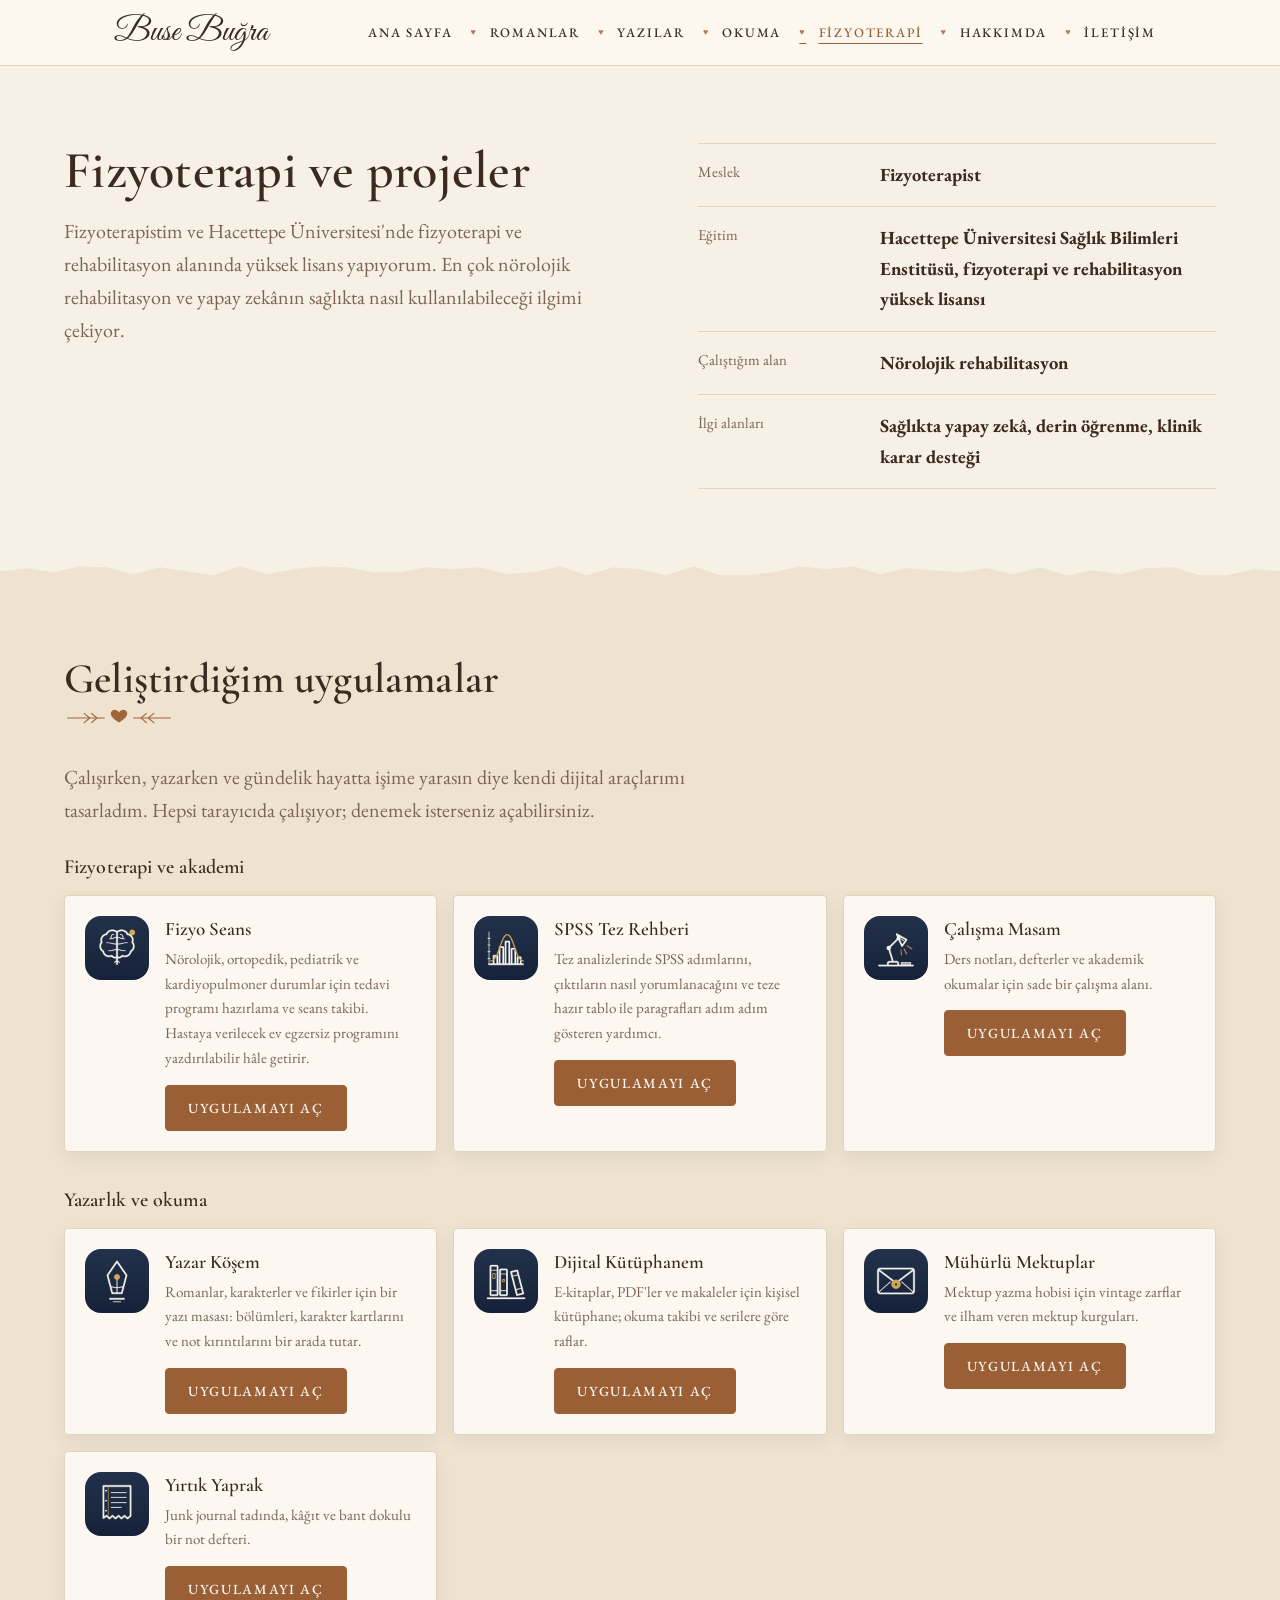
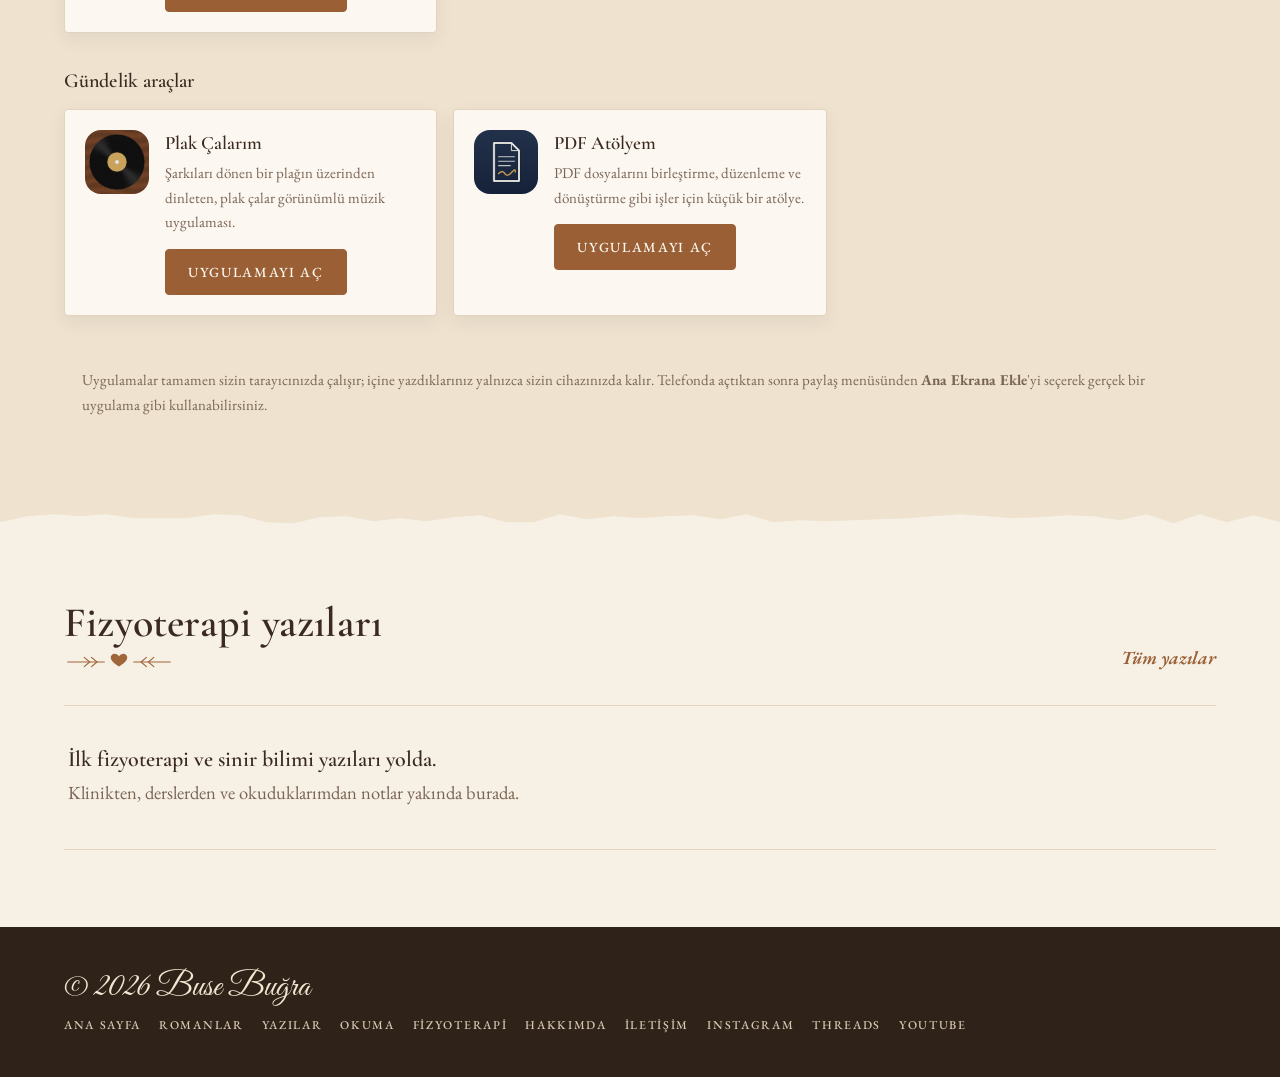
==== commit 015ef891: "Google ve paylaşım için hazırlık: açıklamalar, paylaşım görseli, site haritası Co-Authored-By: Claud" ====
--- a/fizyoterapi.html
+++ b/fizyoterapi.html
@@ -4,7 +4,21 @@
 <meta charset="utf-8">
 <meta name="viewport" content="width=device-width, initial-scale=1">
 <title>Fizyoterapi ve projeler — Buse Buğra</title>
-<meta name="description" content="Buse'nin romanları, yazıları ve fizyoterapi alanındaki çalışmaları.">
+<!-- SEO -->
+<meta name="description" content="Fizyoterapist Buse Buğra'nın nörolojik rehabilitasyon ilgisi ve geliştirdiği dijital araçlar.">
+<link rel="canonical" href="https://buseebugra88-byte.github.io/fizyoterapi.html">
+<meta property="og:type" content="website">
+<meta property="og:site_name" content="Buse Buğra">
+<meta property="og:locale" content="tr_TR">
+<meta property="og:title" content="Fizyoterapi ve projeler — Buse Buğra">
+<meta property="og:description" content="Fizyoterapist Buse Buğra'nın nörolojik rehabilitasyon ilgisi ve geliştirdiği dijital araçlar.">
+<meta property="og:url" content="https://buseebugra88-byte.github.io/fizyoterapi.html">
+<meta property="og:image" content="https://buseebugra88-byte.github.io/paylasim.jpg">
+<meta property="og:image:width" content="1200">
+<meta property="og:image:height" content="630">
+<meta name="twitter:card" content="summary_large_image">
+<meta name="theme-color" content="#f7f0e5">
+<!-- /SEO -->
 <link rel="icon" href="favicon.svg" type="image/svg+xml">
 <link rel="stylesheet" href="style.css">
 <script src="icerik.js"></script>
--- a/style.css
+++ b/style.css
@@ -5,7 +5,7 @@
 COLOUR+TYPE: pudra beyazı zemin, bordo ana renk, gül kurusu vurgu; Literata + Figtree
 LAYOUT: geniş beyaz alan, solda resim sağda metin, altta bantlar halinde bölümler
 */
-@import url("https://fonts.googleapis.com/css2?family=Figtree:wght@400;500;600;700&family=Literata:opsz,wght@7..72,400;7..72,600&family=Fraunces:opsz,wght,SOFT,WONK@9..144,500..900,100,1&family=Caveat:wght@600&family=Cormorant+Garamond:ital,wght@0,500;0,600;0,700;1,500&family=EB+Garamond:ital,wght@0,400;0,500;1,400&family=Allura&display=swap");
+@import url("https://fonts.googleapis.com/css2?family=Figtree:wght@400;500;600;700&family=Literata:opsz,wght@7..72,400;7..72,600&family=Fraunces:opsz,wght,SOFT,WONK@9..144,500..900,100,1&family=Caveat:wght@600&family=Cormorant+Garamond:ital,wght@0,500;0,600;0,700;1,500&family=EB+Garamond:ital,wght@0,400;0,500;1,400&family=Great+Vibes&display=swap");
 
 :root{
   color-scheme:light dark;
@@ -315,7 +315,7 @@
   --indigo:#9a5f35;--indigo-ink:#fcf8f1;--rose:#b9785a;--olive:#5c6343;--espresso:#2e2219;--candle:#e5b562;
   --b1:#5a3a2a;--b2:#9a5f35;--b3:#2e2219;--b4:#5c6343;--b5:#e9dcc6;--b6:#7a6555;--b7:#efe3d0;
   --serif:"Cormorant Garamond","EB Garamond",Georgia,serif;--sans:"EB Garamond",Georgia,serif;
-  --script:"Allura","Caveat",cursive;--sprig:url("data:image/svg+xml,%3Csvg xmlns='http://www.w3.org/2000/svg' viewBox='0 0 120 24'%3E%3Cg fill='none' stroke='%23a0663a' stroke-width='1.2' stroke-linecap='round'%3E%3Cpath d='M4 12h40M76 12h40'/%3E%3Cpath d='M36 12l-6-5M36 12l-6 5M28 12l-6-5M28 12l-6 5M84 12l6-5M84 12l6 5M92 12l6-5M92 12l6 5'/%3E%3Cpath d='M60 17c-6-4-9-7-9-10 0-2 2-4 4-4 2 0 4 1 5 3 1-2 3-3 5-3 2 0 4 2 4 4 0 3-3 6-9 10z' fill='%23a0663a' stroke='none'/%3E%3C/g%3E%3C/svg%3E");
+  --script:"Great Vibes","Caveat",cursive;--sprig:url("data:image/svg+xml,%3Csvg xmlns='http://www.w3.org/2000/svg' viewBox='0 0 120 24'%3E%3Cg fill='none' stroke='%23a0663a' stroke-width='1.2' stroke-linecap='round'%3E%3Cpath d='M4 12h40M76 12h40'/%3E%3Cpath d='M36 12l-6-5M36 12l-6 5M28 12l-6-5M28 12l-6 5M84 12l6-5M84 12l6 5M92 12l6-5M92 12l6 5'/%3E%3Cpath d='M60 17c-6-4-9-7-9-10 0-2 2-4 4-4 2 0 4 1 5 3 1-2 3-3 5-3 2 0 4 2 4 4 0 3-3 6-9 10z' fill='%23a0663a' stroke='none'/%3E%3C/g%3E%3C/svg%3E");
 }
 :root[data-tema=kafe] .k-only{display:block}
 :root[data-tema=kafe] body{font-size:18.5px;line-height:1.65;background:var(--bg)}
@@ -399,3 +399,16 @@
 :root[data-tema=kafe] .pola{width:clamp(100px,11vw,126px);padding:8px 8px 0}
 :root[data-tema=kafe] .pola figcaption{font-size:19px;padding:8px 2px 10px}
 @media(max-width:700px){:root[data-tema=kafe] .nav a+a::before{display:none}:root[data-tema=kafe] .nav a{padding:8px 8px;letter-spacing:.1em}:root[data-tema=kafe] .caps-line span{margin:0 5px}}
+
+/* Şarkılarım */
+.songs-grid{display:grid;grid-template-columns:repeat(auto-fill,minmax(min(100%,260px),1fr));gap:24px}
+.song{margin:0;display:grid;gap:12px}
+.play,.yt{position:relative;display:block;width:100%;aspect-ratio:16/9;border:0;padding:0;border-radius:14px;overflow:hidden;cursor:pointer;background:var(--mist)}
+.play img{width:100%;height:100%;object-fit:cover;display:block;transition:transform .3s}
+.play:hover img{transform:scale(1.03)}
+.play span{position:absolute;inset:0;margin:auto;width:62px;height:62px;border-radius:50%;background:color-mix(in srgb,var(--indigo) 88%,transparent);box-shadow:0 6px 18px rgba(0,0,0,.25)}
+.play span::after{content:"";position:absolute;left:25px;top:19px;border-style:solid;border-width:12px 0 12px 19px;border-color:transparent transparent transparent #fff}
+.yt iframe{position:absolute;inset:0;width:100%;height:100%;border:0}
+.song figcaption{display:grid;gap:2px}.song b{font:600 20px/1.2 var(--serif)}.song small{color:var(--soft);font-size:15px}
+:root[data-tema=kafe] .play,:root[data-tema=kafe] .yt{border-radius:2px;outline:8px solid #fffdf8;box-shadow:0 10px 22px rgba(46,34,25,.18);margin:8px}
+.song-of{margin-top:44px;display:grid;gap:12px}
